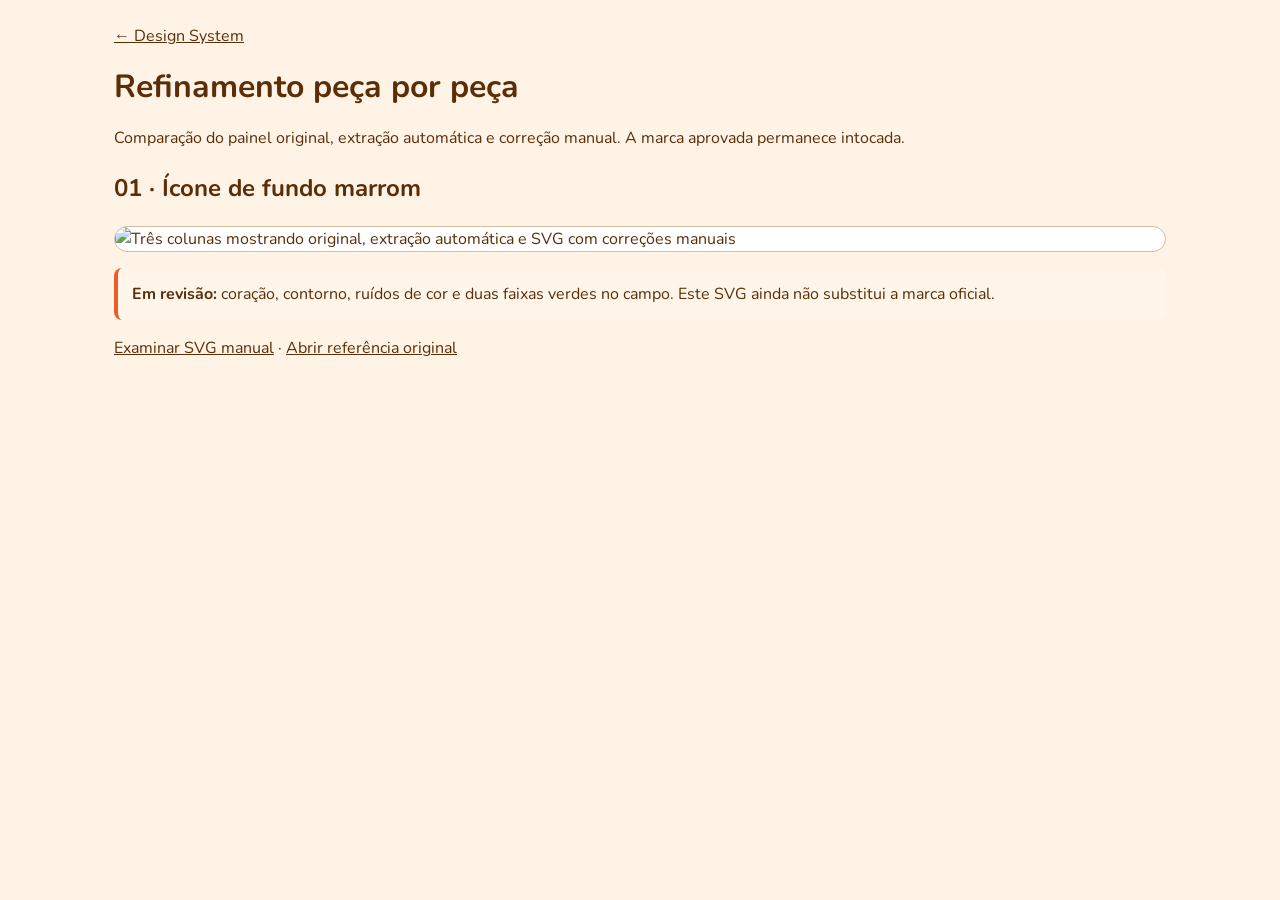
==== site/ajustes-manuais.html @ aae81f4f "Atualiza prévia Colheita a partir de 91c2c4f382b3" ====
<!doctype html>
<html lang="pt-BR"><head><meta charset="utf-8"><meta name="viewport" content="width=device-width,initial-scale=1">
<title>Colheita · Revisão peça por peça</title>
<link href="https://fonts.googleapis.com/css2?family=Baloo+2:wght@700&family=Nunito:wght@400;700&display=swap" rel="stylesheet">
<style>
:root{--brown:#5B2E08;--cream:#FFF3E6;--orange:#E85D2A}
*{box-sizing:border-box}body{font:16px/1.5 Nunito,Arial,sans-serif;margin:0;background:var(--cream);color:var(--brown)}
main{max-width:1100px;margin:0 auto;padding:24px}h1{font:700 clamp(30px,5vw,52px) Baloo 2,Arial,sans-serif;line-height:1.1}
figure{margin:0;border-radius:18px;overflow:hidden;border:1px solid #d9bca2;background:white}figure img{display:block;width:100%;height:auto}
a{color:var(--brown)}.note{background:#fff6e9;border-left:4px solid var(--orange);padding:14px;border-radius:8px}
</style></head><body><main>
<a href="../index.html">← Design System</a>
<h1>Refinamento peça por peça</h1>
<p>Comparação do painel original, extração automática e correção manual. A marca aprovada permanece intocada.</p>
<h2>01 · Ícone de fundo marrom</h2>
<figure><img src="../assets/vetorizacao-manual/comparacao-icone-marrom.png" alt="Três colunas mostrando original, extração automática e SVG com correções manuais"></figure>
<p class="note"><strong>Em revisão:</strong> coração, contorno, ruídos de cor e duas faixas verdes no campo. Este SVG ainda não substitui a marca oficial.</p>
<p><a href="../assets/vetorizacao-manual/marca/icone-fundo-marrom.svg">Examinar SVG manual</a> · <a href="../assets/brand/painel-identidade-aprovado.jpg">Abrir referência original</a></p>
</main></body></html>
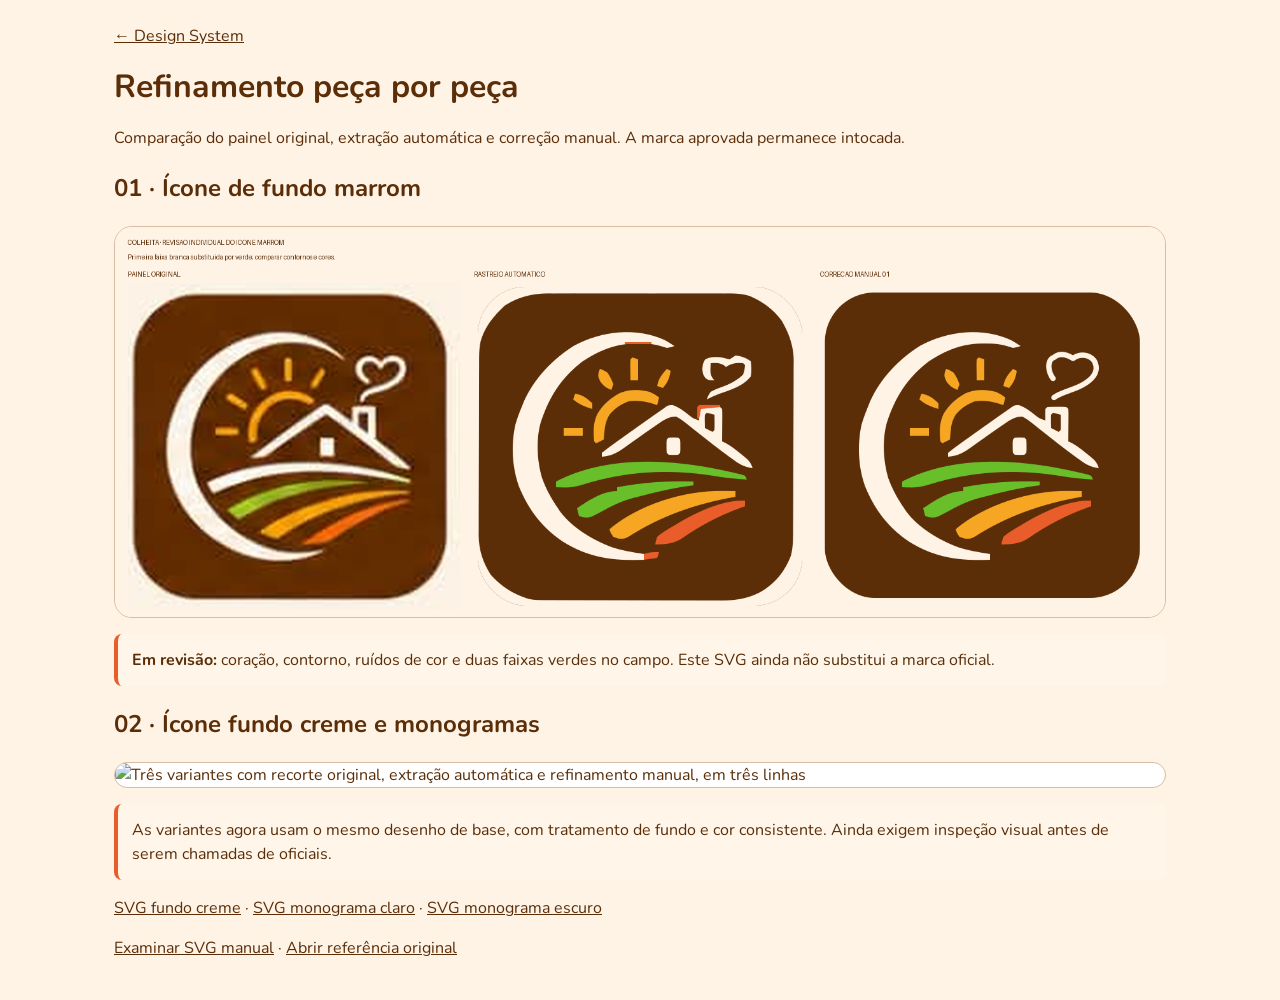
==== commit a125f243: "Atualiza prévia Colheita a partir de 8918e4e7377f" ====
--- a/site/ajustes-manuais.html
+++ b/site/ajustes-manuais.html
@@ -15,5 +15,10 @@
 <h2>01 · Ícone de fundo marrom</h2>
 <figure><img src="../assets/vetorizacao-manual/comparacao-icone-marrom.png" alt="Três colunas mostrando original, extração automática e SVG com correções manuais"></figure>
 <p class="note"><strong>Em revisão:</strong> coração, contorno, ruídos de cor e duas faixas verdes no campo. Este SVG ainda não substitui a marca oficial.</p>
+<h2>02 · Ícone fundo creme e monogramas</h2>
+<figure><img src="../assets/vetorizacao-manual/comparacao-variantes.png" alt="Três variantes com recorte original, extração automática e refinamento manual, em três linhas"></figure>
+<p class="note">As variantes agora usam o mesmo desenho de base, com tratamento de fundo e cor consistente. Ainda exigem inspeção visual antes de serem chamadas de oficiais.</p>
+<p><a href="../assets/vetorizacao-manual/marca/icone-fundo-creme.svg">SVG fundo creme</a> · <a href="../assets/vetorizacao-manual/marca/monograma-claro.svg">SVG monograma claro</a> · <a href="../assets/vetorizacao-manual/marca/monograma-escuro.svg">SVG monograma escuro</a></p>
+
 <p><a href="../assets/vetorizacao-manual/marca/icone-fundo-marrom.svg">Examinar SVG manual</a> · <a href="../assets/brand/painel-identidade-aprovado.jpg">Abrir referência original</a></p>
 </main></body></html>
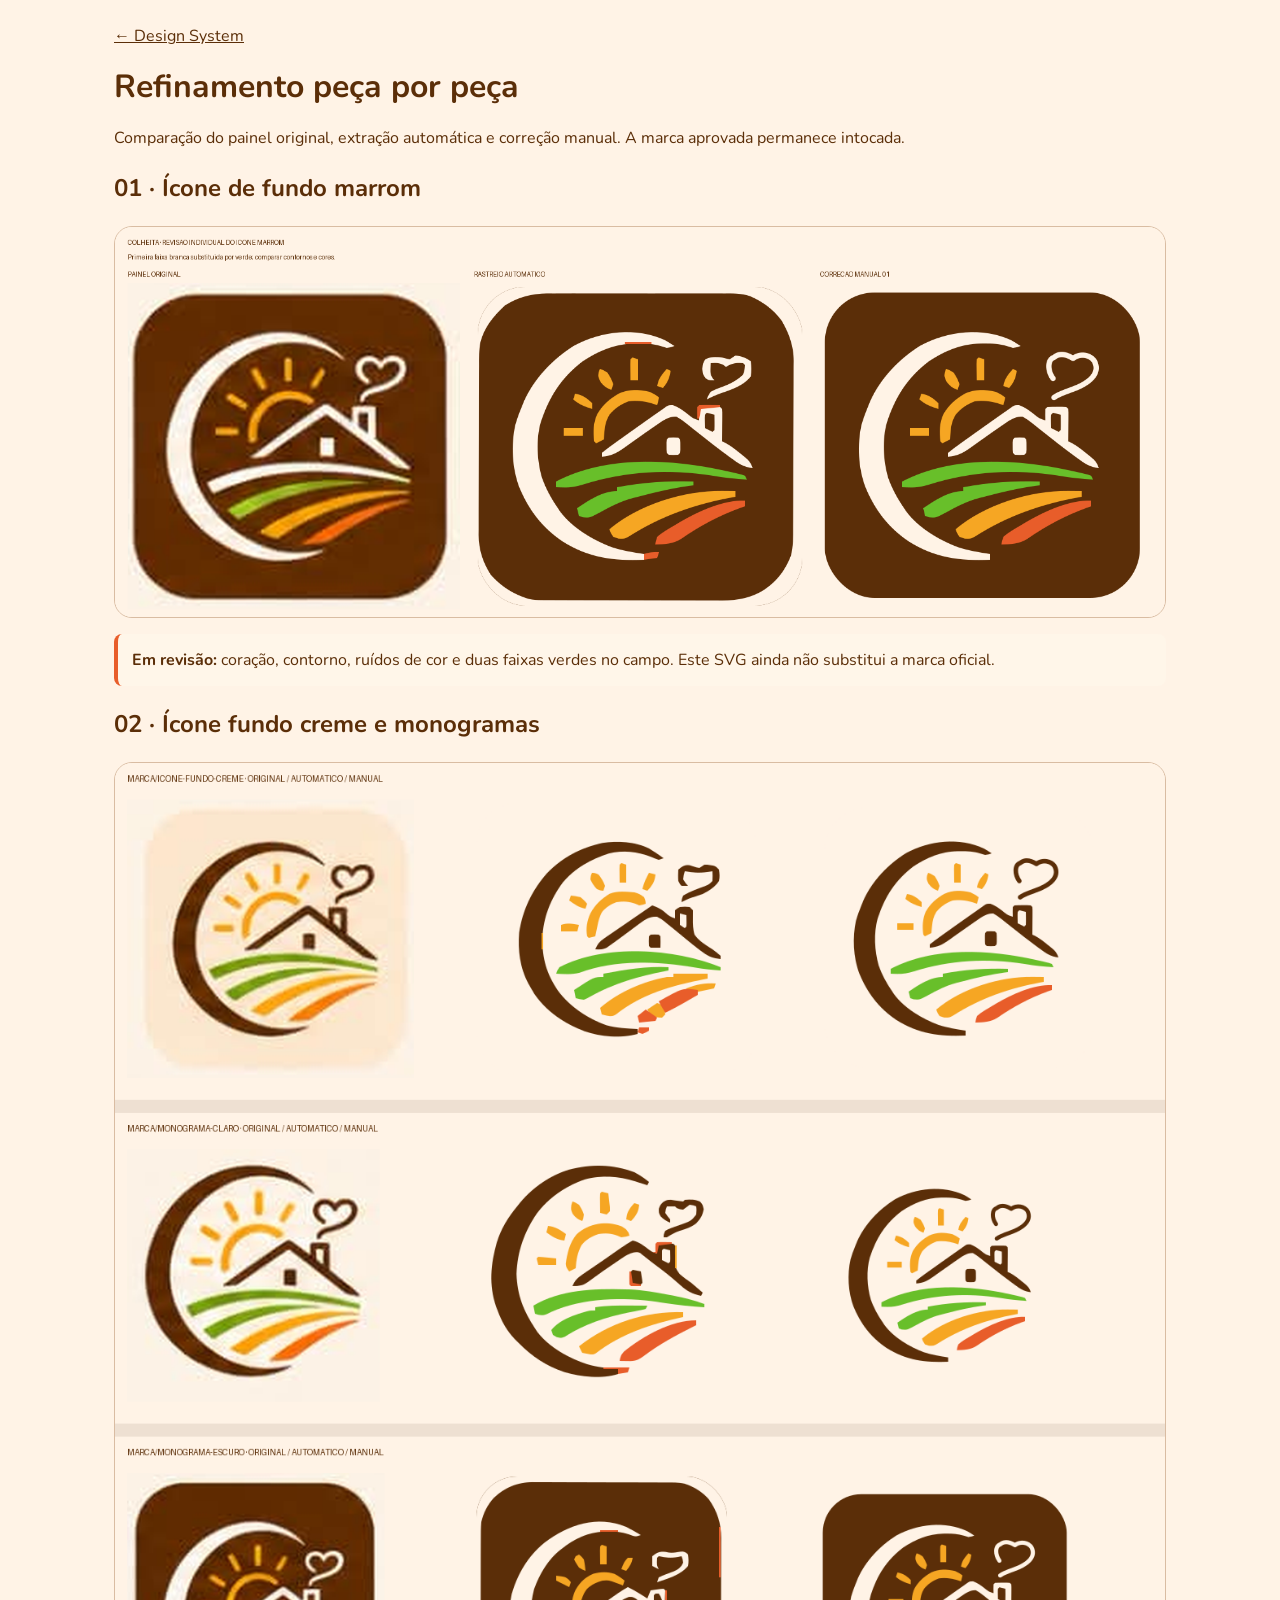
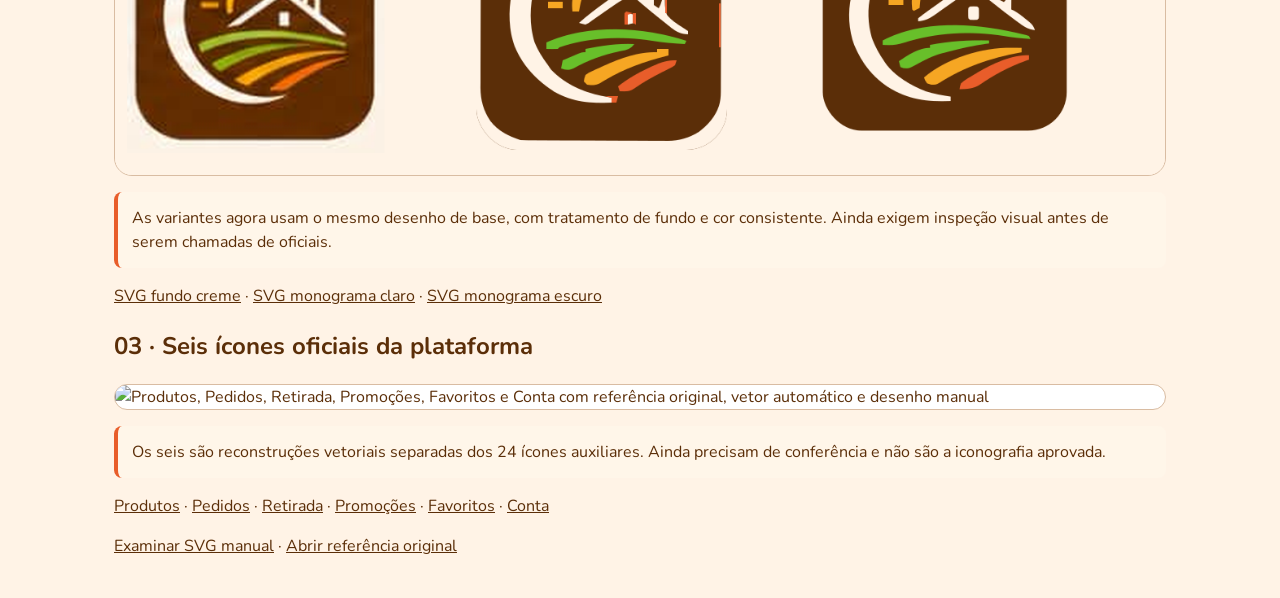
==== commit 5373116d: "Atualiza prévia Colheita a partir de 7a607ddede27" ====
--- a/site/ajustes-manuais.html
+++ b/site/ajustes-manuais.html
@@ -20,5 +20,9 @@
 <p class="note">As variantes agora usam o mesmo desenho de base, com tratamento de fundo e cor consistente. Ainda exigem inspeção visual antes de serem chamadas de oficiais.</p>
 <p><a href="../assets/vetorizacao-manual/marca/icone-fundo-creme.svg">SVG fundo creme</a> · <a href="../assets/vetorizacao-manual/marca/monograma-claro.svg">SVG monograma claro</a> · <a href="../assets/vetorizacao-manual/marca/monograma-escuro.svg">SVG monograma escuro</a></p>
 
+<h2>03 · Seis ícones oficiais da plataforma</h2>
+<figure><img src="../assets/vetorizacao-manual/comparacao-icones-oficiais.png" alt="Produtos, Pedidos, Retirada, Promoções, Favoritos e Conta com referência original, vetor automático e desenho manual"></figure>
+<p class="note">Os seis são reconstruções vetoriais separadas dos 24 ícones auxiliares. Ainda precisam de conferência e não são a iconografia aprovada.</p>
+<p><a href="../assets/vetorizacao-manual/icones-oficiais/produtos.svg">Produtos</a> · <a href="../assets/vetorizacao-manual/icones-oficiais/pedidos.svg">Pedidos</a> · <a href="../assets/vetorizacao-manual/icones-oficiais/retirada.svg">Retirada</a> · <a href="../assets/vetorizacao-manual/icones-oficiais/promocoes.svg">Promoções</a> · <a href="../assets/vetorizacao-manual/icones-oficiais/favoritos.svg">Favoritos</a> · <a href="../assets/vetorizacao-manual/icones-oficiais/conta.svg">Conta</a></p>
 <p><a href="../assets/vetorizacao-manual/marca/icone-fundo-marrom.svg">Examinar SVG manual</a> · <a href="../assets/brand/painel-identidade-aprovado.jpg">Abrir referência original</a></p>
 </main></body></html>
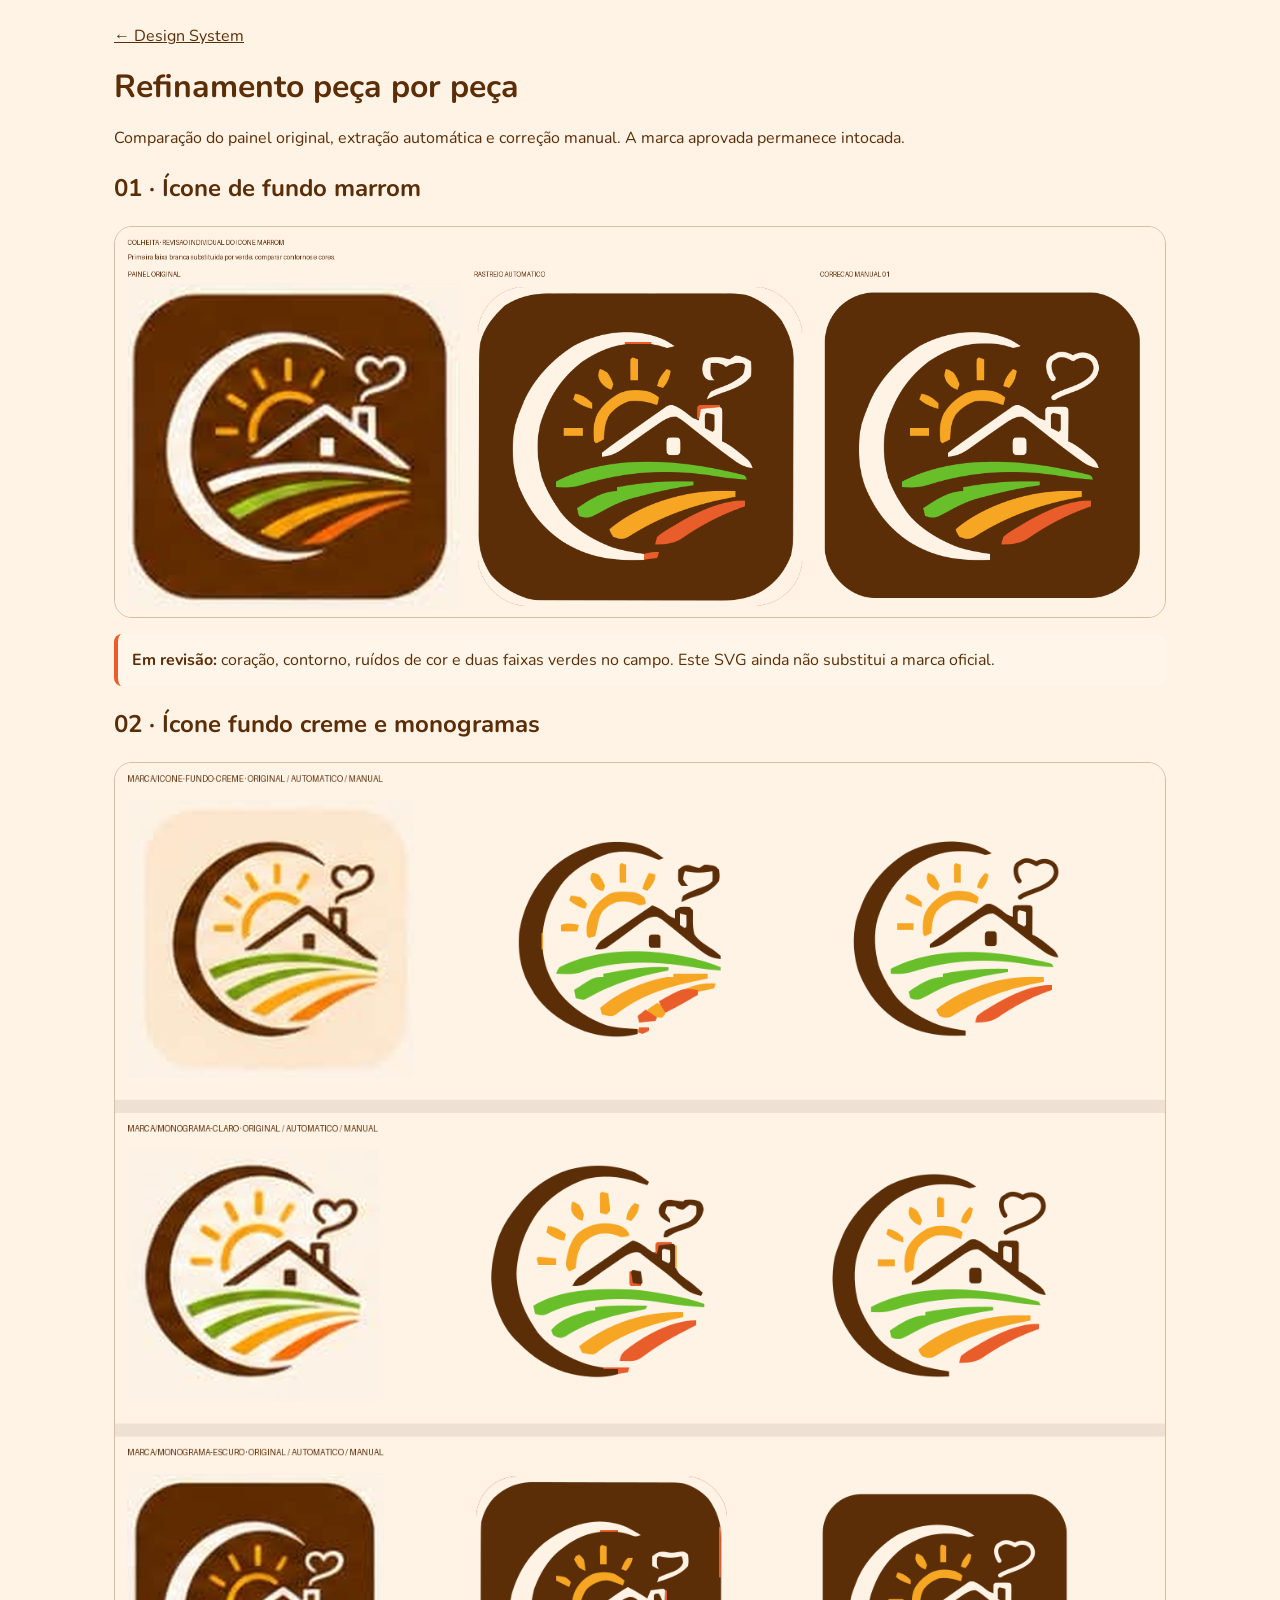
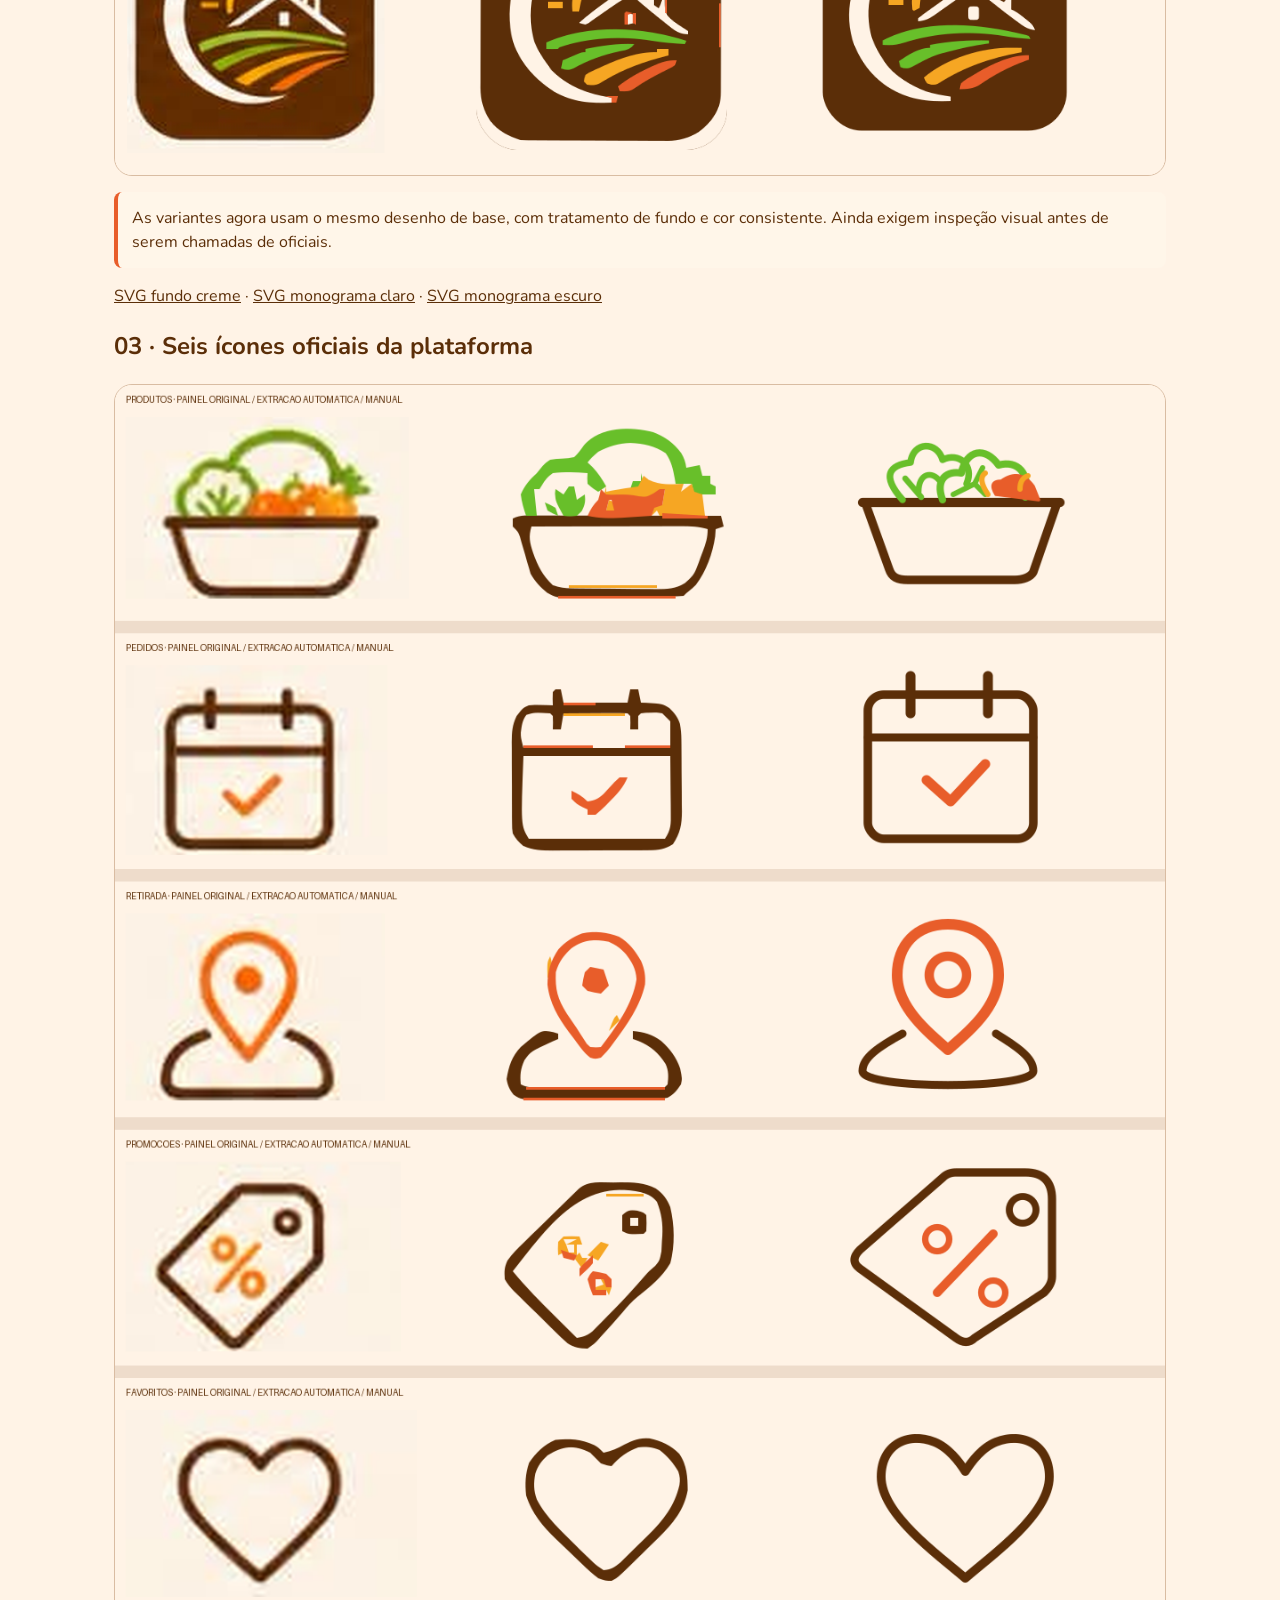
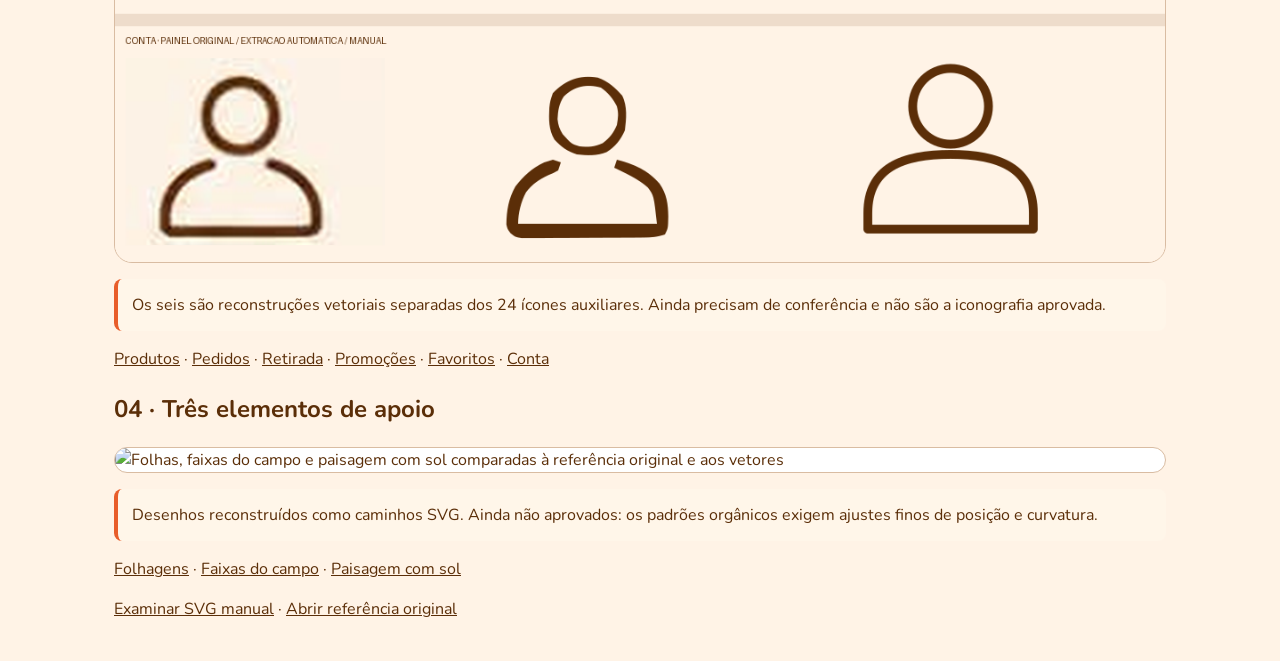
==== commit d75eb6e4: "Atualiza prévia Colheita a partir de 9222e4d917ae" ====
--- a/site/ajustes-manuais.html
+++ b/site/ajustes-manuais.html
@@ -24,5 +24,9 @@
 <figure><img src="../assets/vetorizacao-manual/comparacao-icones-oficiais.png" alt="Produtos, Pedidos, Retirada, Promoções, Favoritos e Conta com referência original, vetor automático e desenho manual"></figure>
 <p class="note">Os seis são reconstruções vetoriais separadas dos 24 ícones auxiliares. Ainda precisam de conferência e não são a iconografia aprovada.</p>
 <p><a href="../assets/vetorizacao-manual/icones-oficiais/produtos.svg">Produtos</a> · <a href="../assets/vetorizacao-manual/icones-oficiais/pedidos.svg">Pedidos</a> · <a href="../assets/vetorizacao-manual/icones-oficiais/retirada.svg">Retirada</a> · <a href="../assets/vetorizacao-manual/icones-oficiais/promocoes.svg">Promoções</a> · <a href="../assets/vetorizacao-manual/icones-oficiais/favoritos.svg">Favoritos</a> · <a href="../assets/vetorizacao-manual/icones-oficiais/conta.svg">Conta</a></p>
+<h2>04 · Três elementos de apoio</h2>
+<figure><img src="../assets/vetorizacao-manual/comparacao-elementos.png" alt="Folhas, faixas do campo e paisagem com sol comparadas à referência original e aos vetores"></figure>
+<p class="note">Desenhos reconstruídos como caminhos SVG. Ainda não aprovados: os padrões orgânicos exigem ajustes finos de posição e curvatura.</p>
+<p><a href="../assets/vetorizacao-manual/elementos/folhas.svg">Folhagens</a> · <a href="../assets/vetorizacao-manual/elementos/faixas-campo.svg">Faixas do campo</a> · <a href="../assets/vetorizacao-manual/elementos/paisagem-sol.svg">Paisagem com sol</a></p>
 <p><a href="../assets/vetorizacao-manual/marca/icone-fundo-marrom.svg">Examinar SVG manual</a> · <a href="../assets/brand/painel-identidade-aprovado.jpg">Abrir referência original</a></p>
 </main></body></html>
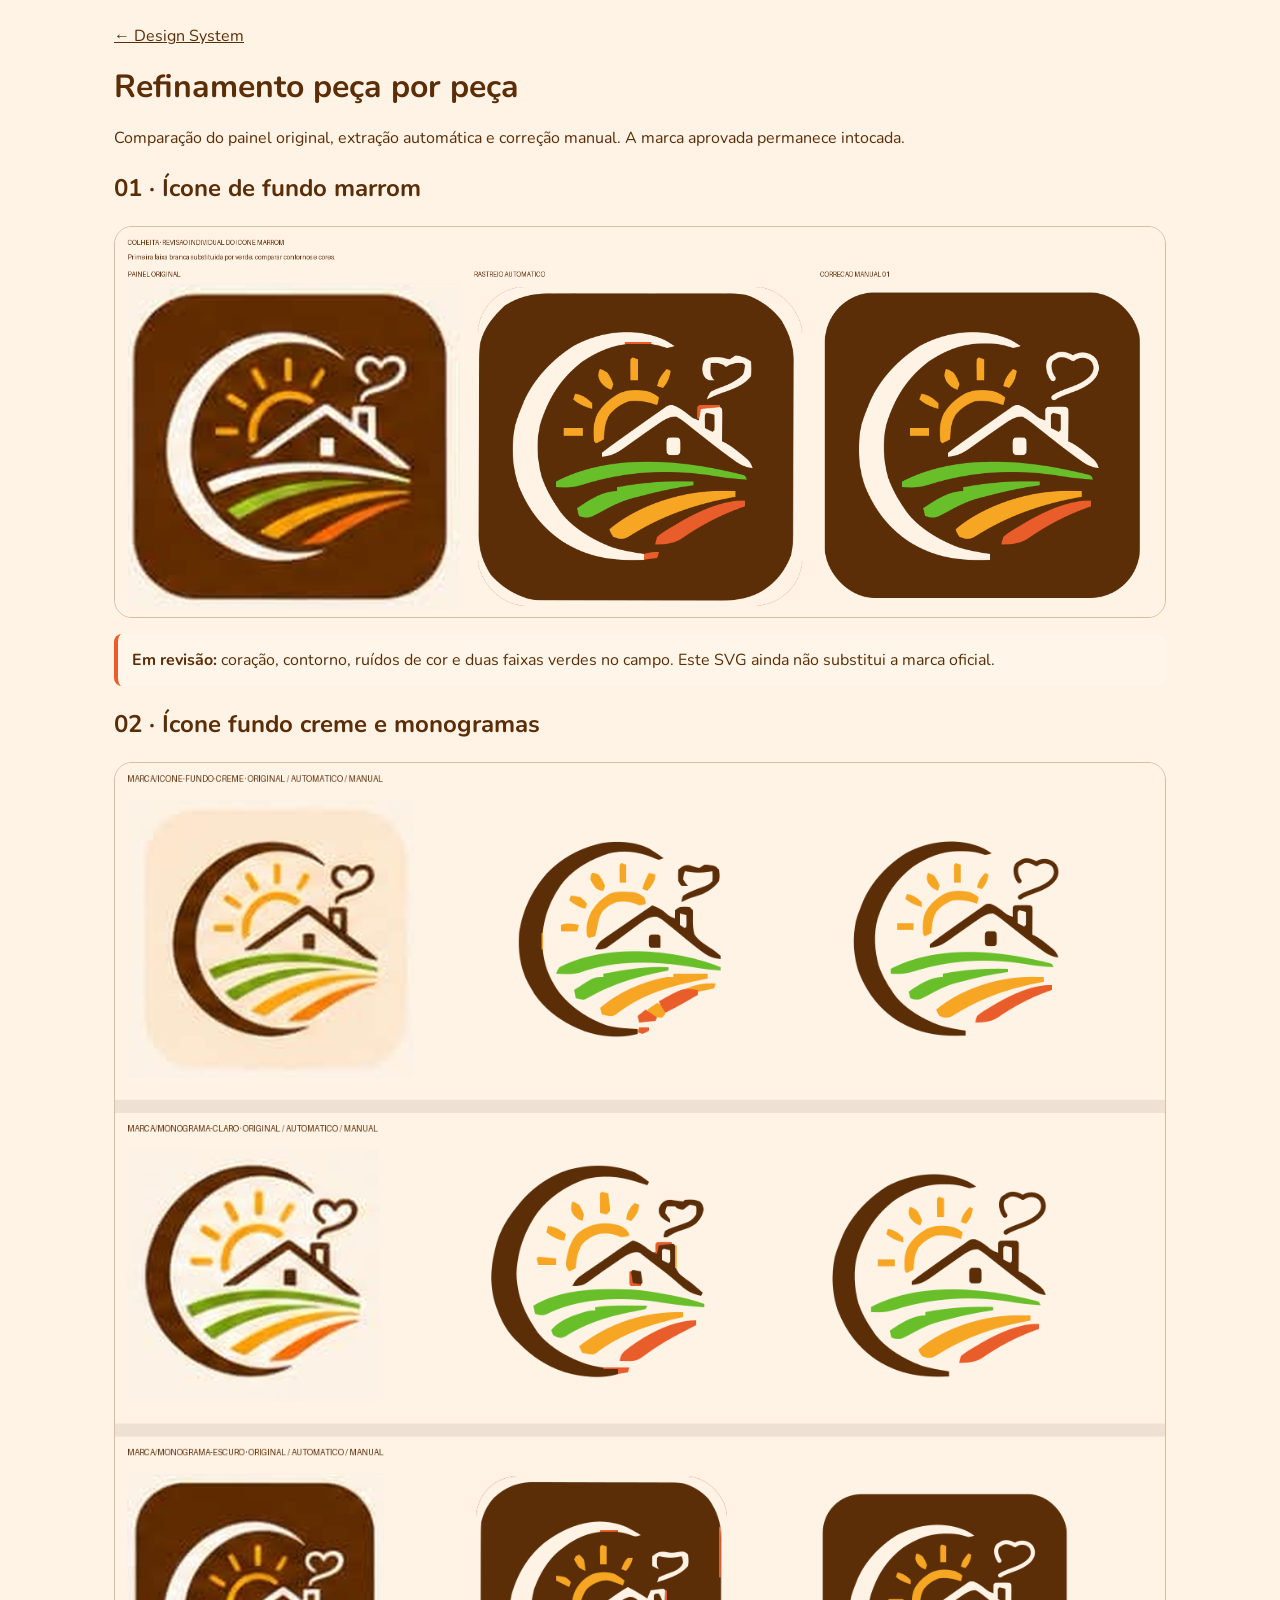
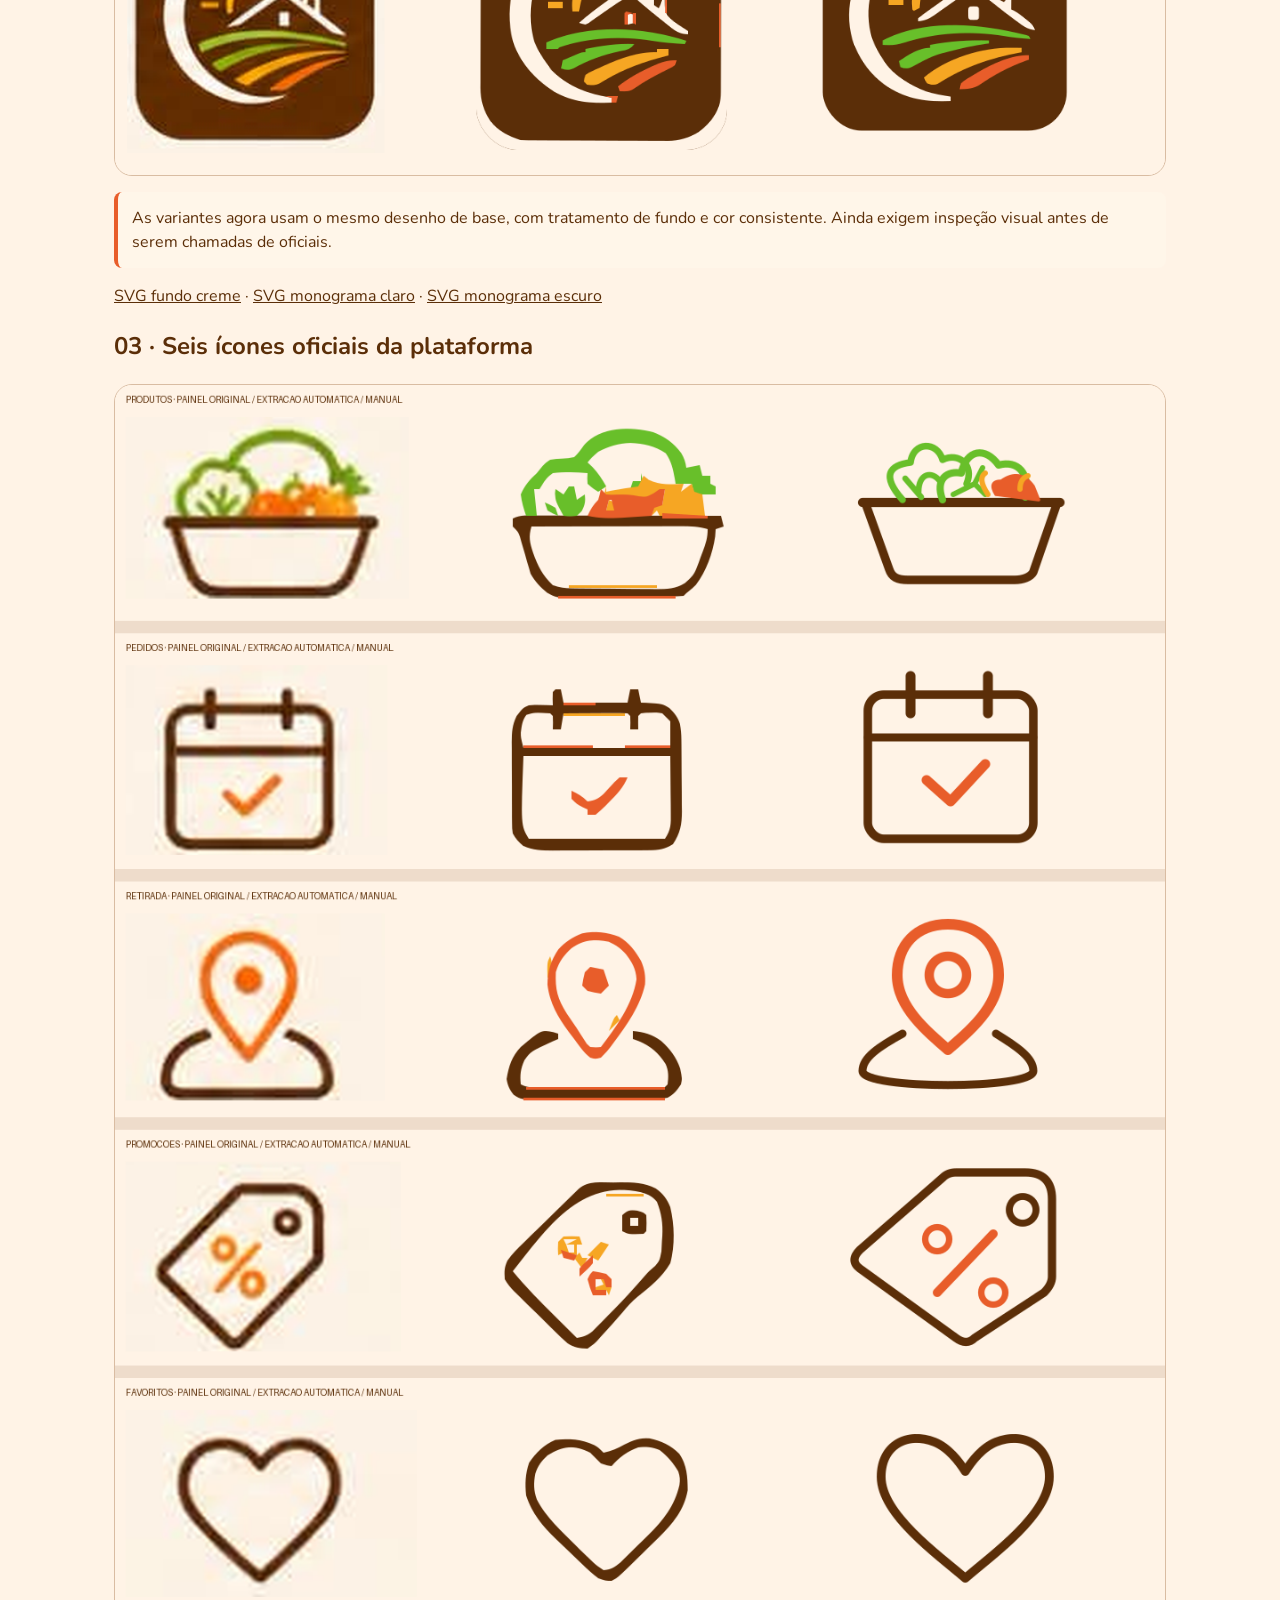
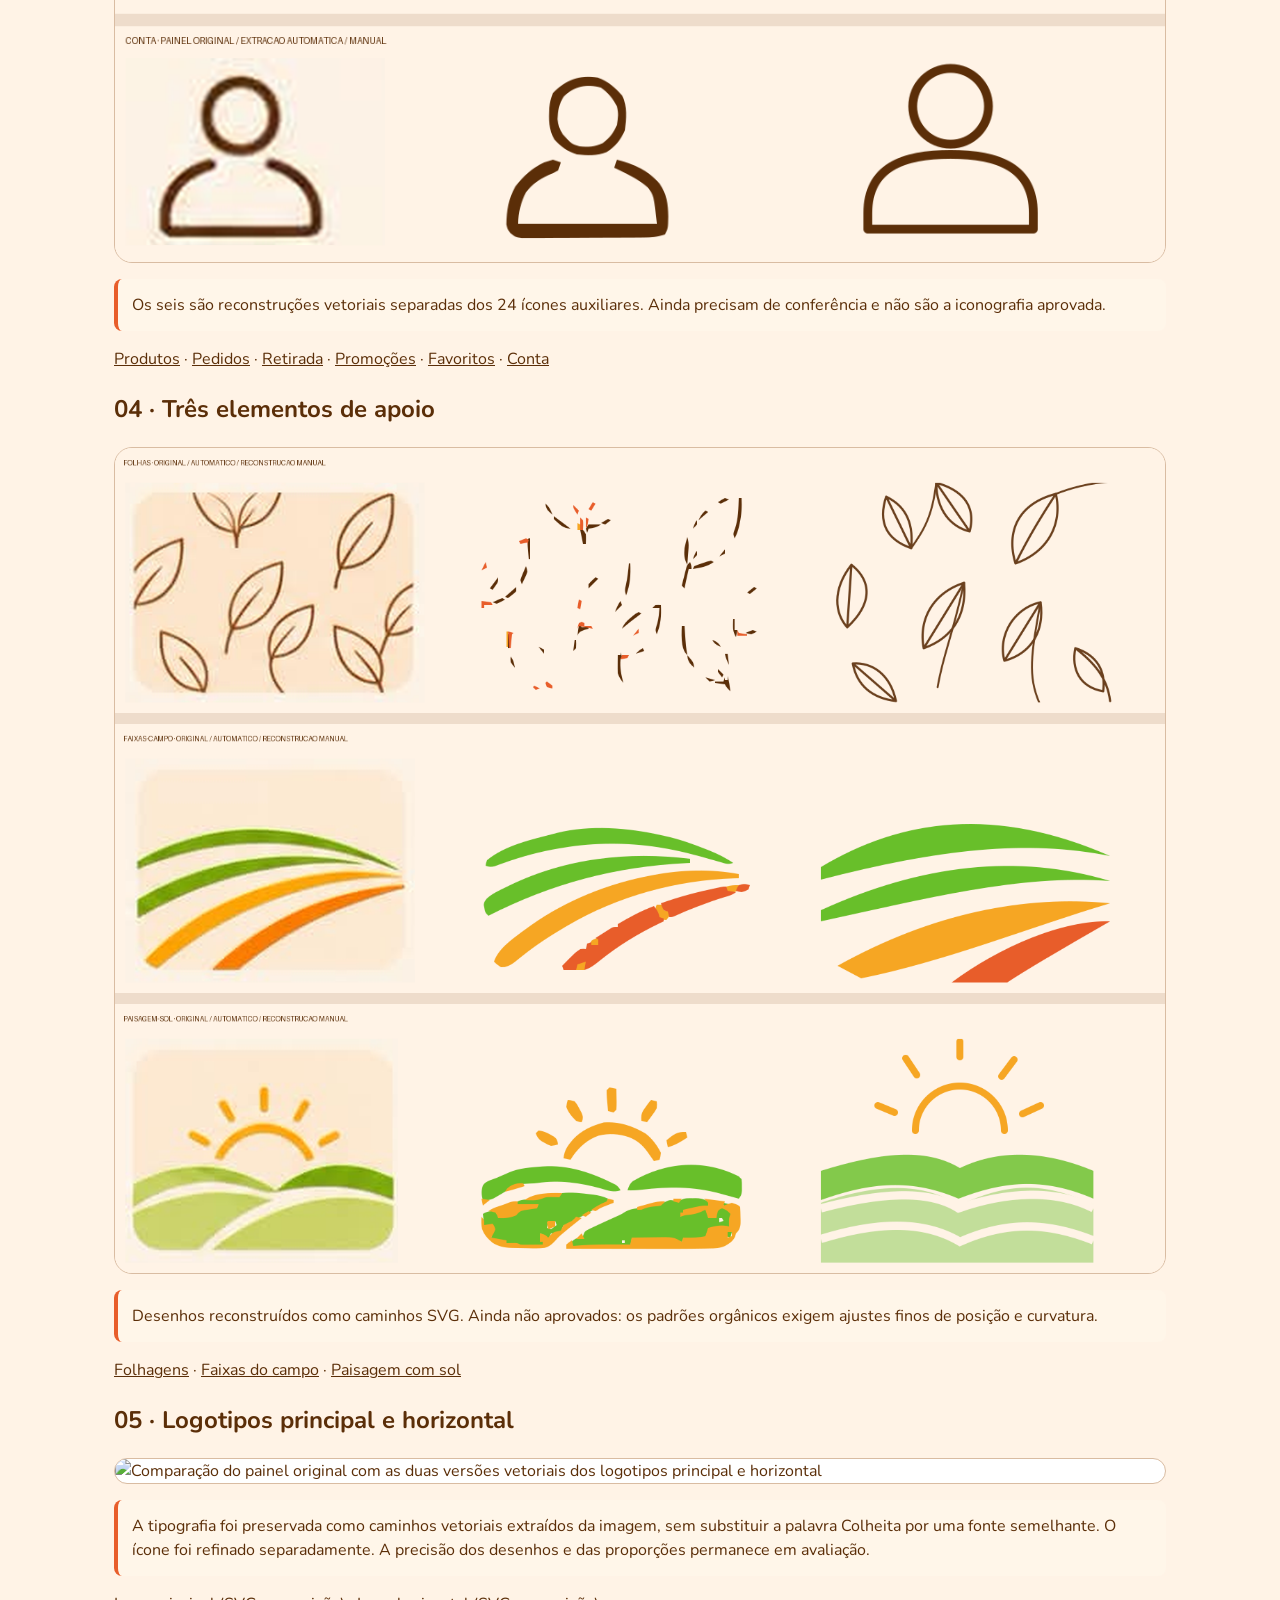
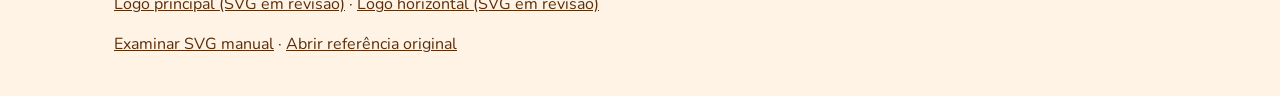
==== commit 7890bab3: "Atualiza prévia Colheita a partir de 6f1d4d379f64" ====
--- a/site/ajustes-manuais.html
+++ b/site/ajustes-manuais.html
@@ -28,5 +28,9 @@
 <figure><img src="../assets/vetorizacao-manual/comparacao-elementos.png" alt="Folhas, faixas do campo e paisagem com sol comparadas à referência original e aos vetores"></figure>
 <p class="note">Desenhos reconstruídos como caminhos SVG. Ainda não aprovados: os padrões orgânicos exigem ajustes finos de posição e curvatura.</p>
 <p><a href="../assets/vetorizacao-manual/elementos/folhas.svg">Folhagens</a> · <a href="../assets/vetorizacao-manual/elementos/faixas-campo.svg">Faixas do campo</a> · <a href="../assets/vetorizacao-manual/elementos/paisagem-sol.svg">Paisagem com sol</a></p>
+<h2>05 · Logotipos principal e horizontal</h2>
+<figure><img src="../assets/vetorizacao-manual/comparacao-logotipos.png" alt="Comparação do painel original com as duas versões vetoriais dos logotipos principal e horizontal"></figure>
+<p class="note">A tipografia foi preservada como caminhos vetoriais extraídos da imagem, sem substituir a palavra Colheita por uma fonte semelhante. O ícone foi refinado separadamente. A precisão dos desenhos e das proporções permanece em avaliação.</p>
+<p><a href="../assets/vetorizacao-manual/marca/logo-principal.svg">Logo principal (SVG em revisão)</a> · <a href="../assets/vetorizacao-manual/marca/logo-horizontal.svg">Logo horizontal (SVG em revisão)</a></p>
 <p><a href="../assets/vetorizacao-manual/marca/icone-fundo-marrom.svg">Examinar SVG manual</a> · <a href="../assets/brand/painel-identidade-aprovado.jpg">Abrir referência original</a></p>
 </main></body></html>
